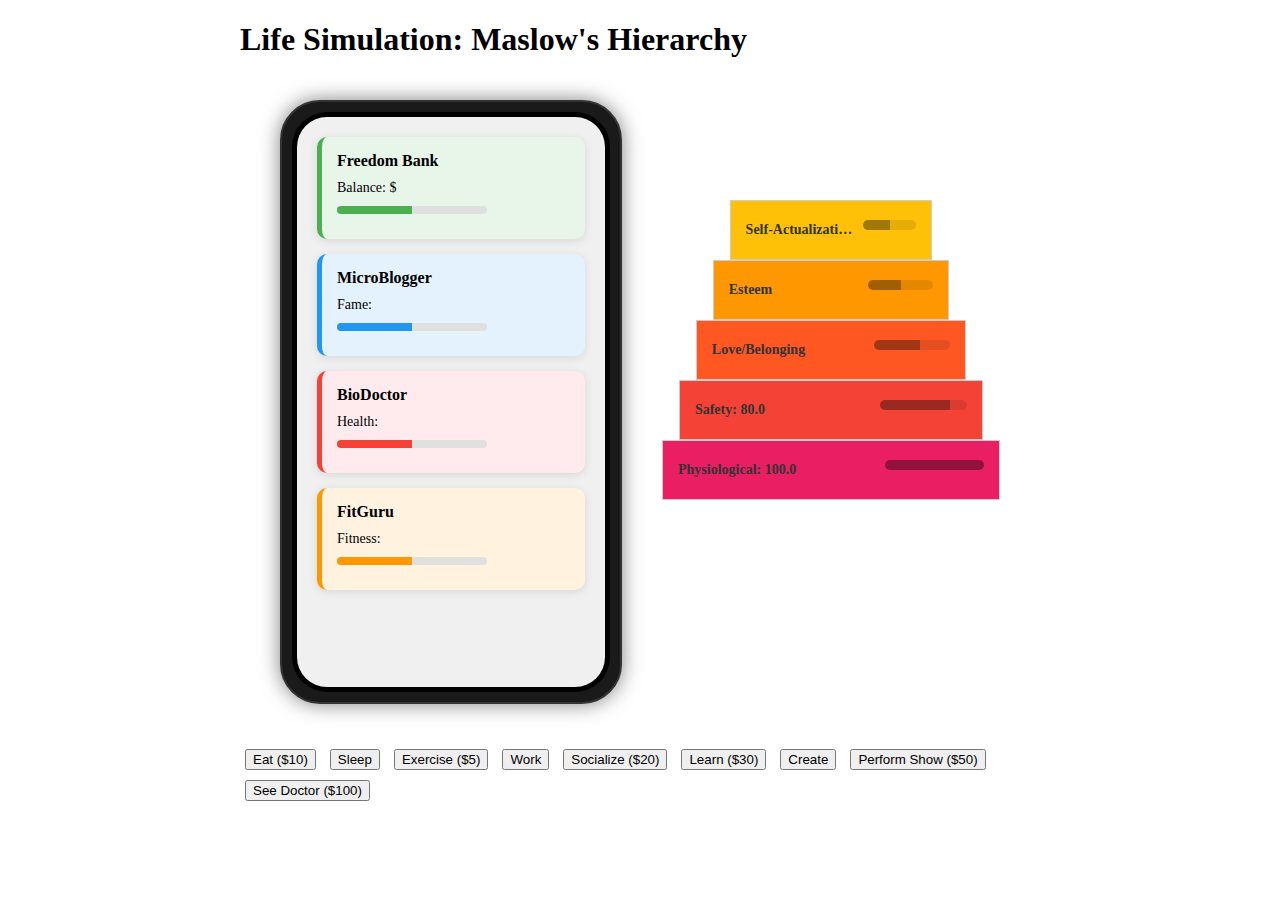
==== index.html @ 182aff5d "Update index.html" ====
<!DOCTYPE html>
<html lang="en">
<head>
    <meta charset="UTF-8">
    <meta name="viewport" content="width=device-width, initial-scale=1.0">
    <title>Life Simulation: Maslow's Hierarchy</title>
    <style>
        #game-container { width: 800px; margin: 0 auto; }
        #needs-display, #resources-display, #health-display { display: flex; justify-content: space-between; flex-wrap: wrap; }
        .need-bar, .resource-bar, .health-bar { width: 150px; height: 20px; background-color: #ddd; margin-bottom: 10px; }
        .need-fill, .resource-fill, .health-fill { height: 100%; }
        .need-fill { background-color: #4CAF50; }
        #money-fill { background-color: #FFD700; }
        #fame-fill { background-color: #FF69B4; }
        #health-fill { background-color: #FF6347; }
        #fitness-fill { background-color: #1E90FF; }
        #actions { margin-top: 20px; }
        button { margin: 5px; }
        #status-effects, #score-display { margin-top: 20px; }
        #smartphone {
  width: 300px;
  height: 600px;
  background-color: #1a1a1a;
  border-radius: 40px;
  position: relative;
  margin: 20px auto;
  box-shadow: 0 0 20px rgba(0,0,0,0.5);
  border: 2px solid #333;
}

#phone-frame {
  position: absolute;
  top: 10px;
  left: 10px;
  right: 10px;
  bottom: 10px;
  background-color: #000;
  border-radius: 35px;
  overflow: hidden;
}

#phone-screen {
  position: absolute;
  top: 5px;
  left: 5px;
  right: 5px;
  bottom: 5px;
  background-color: #f0f0f0;
  border-radius: 30px;
  overflow: hidden;
}

#notification-area {
  padding: 20px;
  overflow-y: auto;
  height: 100%;
  box-sizing: border-box;
}

.notification {
  background-color: white;
  border-radius: 10px;
  padding: 15px;
  margin-bottom: 15px;
  box-shadow: 0 2px 10px rgba(0,0,0,0.1);
}

.notification h3 {
  margin: 0 0 10px 0;
  font-size: 16px;
  font-weight: bold;
}

.notification p {
  margin: 0 0 10px 0;
  font-size: 14px;
}

.resource-bar, .health-bar {
  height: 8px;
  background-color: #e0e0e0;
  border-radius: 4px;
  overflow: hidden;
}

.resource-fill, .health-fill {
  height: 100%;
  width: 50%; /* This will be updated dynamically by your JavaScript */
  transition: width 0.3s ease;
}

#money-notification {
  background-color: #e8f5e9;
  border-left: 5px solid #4CAF50;
}

#fame-notification {
  background-color: #e3f2fd;
  border-left: 5px solid #2196F3;
}

#health-notification {
  background-color: #ffebee;
  border-left: 5px solid #F44336;
}

#fitness-notification {
  background-color: #fff3e0;
  border-left: 5px solid #FF9800;
}

#money-fill { background-color: #4CAF50; }
#fame-fill { background-color: #2196F3; }
#health-fill { background-color: #F44336; }
#fitness-fill { background-color: #FF9800; }

        
#needs-pyramid {
  width: 500px;  /* Increased from 300px */
  height: 400px;
  margin: 50px auto;
  position: relative;
}

.need-level {
  position: absolute;
  left: 0;
  right: 0;
  height: 60px;
  background-color: rgba(255, 255, 255, 0.8);
  border: 1px solid #ccc;
  box-sizing: border-box;
  display: flex;
  align-items: center;
  padding: 0 15px;  /* Increased padding */
  transition: all 0.3s ease;
}

.need-level:hover {
  transform: translateX(10px);
  box-shadow: -5px 5px 10px rgba(0,0,0,0.1);
}

#self-actualization {
  bottom: 240px;
  width: 60%;  /* Increased from 20% */
  left: 20%;  /* Adjusted to center */
  background-color: #FFC107;
}

#esteem {
  bottom: 180px;
  width: 70%;  /* Increased from 40% */
  left: 15%;  /* Adjusted to center */
  background-color: #FF9800;
}

#love-belonging {
  bottom: 120px;
  width: 80%;  /* Increased from 60% */
  left: 10%;  /* Adjusted to center */
  background-color: #FF5722;
}

#safety {
  bottom: 60px;
  width: 90%;  /* Increased from 80% */
  left: 5%;  /* Adjusted to center */
  background-color: #F44336;
}

#physiological {
  bottom: 0;
  width: 100%;
  background-color: #E91E63;
}

.need-label {
  flex: 2;  /* Increased from 1 to give more space to the label */
  font-weight: bold;
  font-size: 14px;
  color: #333;
  white-space: nowrap;  /* Prevents text from wrapping */
  overflow: hidden;
  text-overflow: ellipsis;  /* Adds ... if text is too long */
}

.need-bar {
  flex: 1;
  height: 10px;
  background-color: rgba(0,0,0,0.1);
  border-radius: 5px;
  overflow: hidden;
  margin-left: 10px;  /* Added some space between label and bar */
}

.need-fill {
  height: 100%;
  width: 50%; /* This will be updated dynamically by your JavaScript */
  background-color: rgba(0,0,0,0.3);
  transition: width 0.3s ease;
}
        #phone-pyramid-display {
  display: flex;
  justify-content: space-around;
  align-items: flex-start;
  max-width: 1000px;
  margin: 0 auto;
  padding: 20px;
}

#smartphone, #needs-pyramid {
  flex: 1;
  margin: 0 20px;
}
        
    </style>
</head>
<body>
    <div id="game-container">
        <h1>Life Simulation: Maslow's Hierarchy</h1>
<div id="phone-pyramid-display">
        <div id="smartphone">
  <div id="phone-frame">
    <div id="phone-screen">
      <div id="notification-area">
        <div class="notification" id="money-notification">
          <h3>Freedom Bank</h3>
          <p>Balance: $<span id="money-value"></span></p>
          <div class="resource-bar">
            <div id="money-fill" class="resource-fill"></div>
          </div>
        </div>
        <div class="notification" id="fame-notification">
          <h3>MicroBlogger</h3>
          <p>Fame: <span id="fame-value"></span></p>
          <div class="resource-bar">
            <div id="fame-fill" class="resource-fill"></div>
          </div>
        </div>
        <div class="notification" id="health-notification">
          <h3>BioDoctor</h3>
          <p>Health: <span id="health-value"></span></p>
          <div class="health-bar">
            <div id="health-fill" class="health-fill"></div>
          </div>
        </div>
        <div class="notification" id="fitness-notification">
          <h3>FitGuru</h3>
          <p>Fitness: <span id="fitness-value"></span></p>
          <div class="health-bar">
            <div id="fitness-fill" class="health-fill"></div>
          </div>
        </div>
      </div>
    </div>
  </div>
</div>        
        <div id="needs-pyramid">
  <div class="need-level" id="self-actualization">
    <span class="need-label">Self-Actualization</span>
    <div class="need-bar"><div class="need-fill"></div></div>
  </div>
  <div class="need-level" id="esteem">
    <span class="need-label">Esteem</span>
    <div class="need-bar"><div class="need-fill"></div></div>
  </div>
  <div class="need-level" id="love-belonging">
    <span class="need-label">Love/Belonging</span>
    <div class="need-bar"><div class="need-fill"></div></div>
  </div>
  <div class="need-level" id="safety">
    <span class="need-label">Safety</span>
    <div class="need-bar"><div class="need-fill"></div></div>
  </div>
  <div class="need-level" id="physiological">
    <span class="need-label">Physiological</span>
    <div class="need-bar"><div class="need-fill"></div></div>
  </div>
</div>
</div>
        <div id="actions">
            <button onclick="performAction('eat')">Eat ($10)</button>
            <button onclick="performAction('sleep')">Sleep</button>
            <button onclick="performAction('exercise')">Exercise ($5)</button>
            <button onclick="performAction('work')">Work</button>
            <button onclick="performAction('socialize')">Socialize ($20)</button>
            <button onclick="performAction('learn')">Learn ($30)</button>
            <button onclick="performAction('create')">Create</button>
            <button onclick="performAction('performShow')">Perform Show ($50)</button>
            <button onclick="performAction('seeDoctor')">See Doctor ($100)</button>
        </div>
        <div id="status-effects"></div>
        <div id="score-display"></div>
        <p id="message"></p>
    </div>

    <script src="script.js"></script>
</body>
</html>
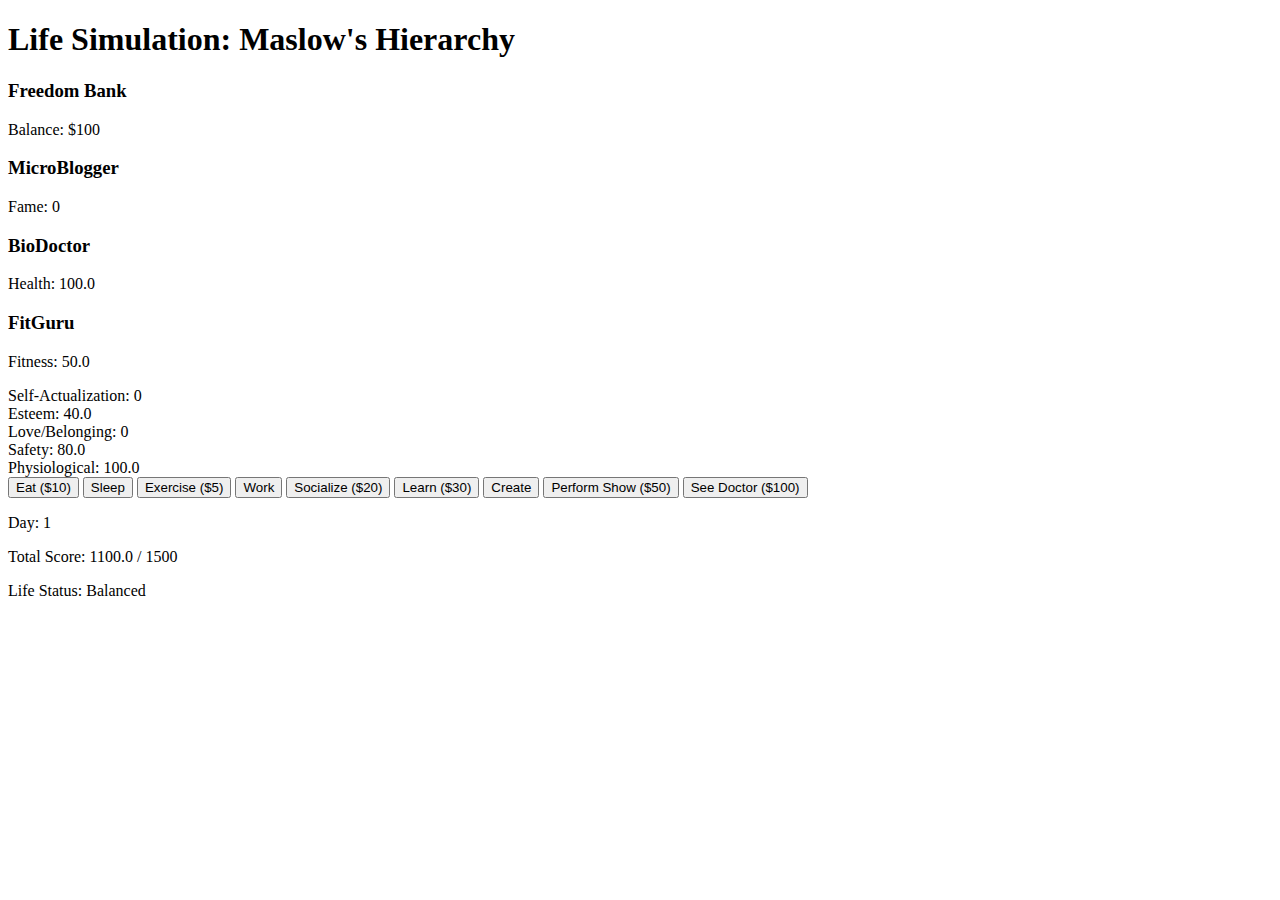
==== commit 9bb0376d: "Update to v3" ====
--- a/index.html
+++ b/index.html
@@ -4,281 +4,74 @@
     <meta charset="UTF-8">
     <meta name="viewport" content="width=device-width, initial-scale=1.0">
     <title>Life Simulation: Maslow's Hierarchy</title>
-    <style>
-        #game-container { width: 800px; margin: 0 auto; }
-        #needs-display, #resources-display, #health-display { display: flex; justify-content: space-between; flex-wrap: wrap; }
-        .need-bar, .resource-bar, .health-bar { width: 150px; height: 20px; background-color: #ddd; margin-bottom: 10px; }
-        .need-fill, .resource-fill, .health-fill { height: 100%; }
-        .need-fill { background-color: #4CAF50; }
-        #money-fill { background-color: #FFD700; }
-        #fame-fill { background-color: #FF69B4; }
-        #health-fill { background-color: #FF6347; }
-        #fitness-fill { background-color: #1E90FF; }
-        #actions { margin-top: 20px; }
-        button { margin: 5px; }
-        #status-effects, #score-display { margin-top: 20px; }
-        #smartphone {
-  width: 300px;
-  height: 600px;
-  background-color: #1a1a1a;
-  border-radius: 40px;
-  position: relative;
-  margin: 20px auto;
-  box-shadow: 0 0 20px rgba(0,0,0,0.5);
-  border: 2px solid #333;
-}
-
-#phone-frame {
-  position: absolute;
-  top: 10px;
-  left: 10px;
-  right: 10px;
-  bottom: 10px;
-  background-color: #000;
-  border-radius: 35px;
-  overflow: hidden;
-}
-
-#phone-screen {
-  position: absolute;
-  top: 5px;
-  left: 5px;
-  right: 5px;
-  bottom: 5px;
-  background-color: #f0f0f0;
-  border-radius: 30px;
-  overflow: hidden;
-}
-
-#notification-area {
-  padding: 20px;
-  overflow-y: auto;
-  height: 100%;
-  box-sizing: border-box;
-}
-
-.notification {
-  background-color: white;
-  border-radius: 10px;
-  padding: 15px;
-  margin-bottom: 15px;
-  box-shadow: 0 2px 10px rgba(0,0,0,0.1);
-}
-
-.notification h3 {
-  margin: 0 0 10px 0;
-  font-size: 16px;
-  font-weight: bold;
-}
-
-.notification p {
-  margin: 0 0 10px 0;
-  font-size: 14px;
-}
-
-.resource-bar, .health-bar {
-  height: 8px;
-  background-color: #e0e0e0;
-  border-radius: 4px;
-  overflow: hidden;
-}
-
-.resource-fill, .health-fill {
-  height: 100%;
-  width: 50%; /* This will be updated dynamically by your JavaScript */
-  transition: width 0.3s ease;
-}
-
-#money-notification {
-  background-color: #e8f5e9;
-  border-left: 5px solid #4CAF50;
-}
-
-#fame-notification {
-  background-color: #e3f2fd;
-  border-left: 5px solid #2196F3;
-}
-
-#health-notification {
-  background-color: #ffebee;
-  border-left: 5px solid #F44336;
-}
-
-#fitness-notification {
-  background-color: #fff3e0;
-  border-left: 5px solid #FF9800;
-}
-
-#money-fill { background-color: #4CAF50; }
-#fame-fill { background-color: #2196F3; }
-#health-fill { background-color: #F44336; }
-#fitness-fill { background-color: #FF9800; }
-
-        
-#needs-pyramid {
-  width: 500px;  /* Increased from 300px */
-  height: 400px;
-  margin: 50px auto;
-  position: relative;
-}
-
-.need-level {
-  position: absolute;
-  left: 0;
-  right: 0;
-  height: 60px;
-  background-color: rgba(255, 255, 255, 0.8);
-  border: 1px solid #ccc;
-  box-sizing: border-box;
-  display: flex;
-  align-items: center;
-  padding: 0 15px;  /* Increased padding */
-  transition: all 0.3s ease;
-}
-
-.need-level:hover {
-  transform: translateX(10px);
-  box-shadow: -5px 5px 10px rgba(0,0,0,0.1);
-}
-
-#self-actualization {
-  bottom: 240px;
-  width: 60%;  /* Increased from 20% */
-  left: 20%;  /* Adjusted to center */
-  background-color: #FFC107;
-}
-
-#esteem {
-  bottom: 180px;
-  width: 70%;  /* Increased from 40% */
-  left: 15%;  /* Adjusted to center */
-  background-color: #FF9800;
-}
-
-#love-belonging {
-  bottom: 120px;
-  width: 80%;  /* Increased from 60% */
-  left: 10%;  /* Adjusted to center */
-  background-color: #FF5722;
-}
-
-#safety {
-  bottom: 60px;
-  width: 90%;  /* Increased from 80% */
-  left: 5%;  /* Adjusted to center */
-  background-color: #F44336;
-}
-
-#physiological {
-  bottom: 0;
-  width: 100%;
-  background-color: #E91E63;
-}
-
-.need-label {
-  flex: 2;  /* Increased from 1 to give more space to the label */
-  font-weight: bold;
-  font-size: 14px;
-  color: #333;
-  white-space: nowrap;  /* Prevents text from wrapping */
-  overflow: hidden;
-  text-overflow: ellipsis;  /* Adds ... if text is too long */
-}
-
-.need-bar {
-  flex: 1;
-  height: 10px;
-  background-color: rgba(0,0,0,0.1);
-  border-radius: 5px;
-  overflow: hidden;
-  margin-left: 10px;  /* Added some space between label and bar */
-}
-
-.need-fill {
-  height: 100%;
-  width: 50%; /* This will be updated dynamically by your JavaScript */
-  background-color: rgba(0,0,0,0.3);
-  transition: width 0.3s ease;
-}
-        #phone-pyramid-display {
-  display: flex;
-  justify-content: space-around;
-  align-items: flex-start;
-  max-width: 1000px;
-  margin: 0 auto;
-  padding: 20px;
-}
-
-#smartphone, #needs-pyramid {
-  flex: 1;
-  margin: 0 20px;
-}
-        
-    </style>
+    <link rel="stylesheet" href="styles.css">
 </head>
 <body>
     <div id="game-container">
         <h1>Life Simulation: Maslow's Hierarchy</h1>
-<div id="phone-pyramid-display">
-        <div id="smartphone">
-  <div id="phone-frame">
-    <div id="phone-screen">
-      <div id="notification-area">
-        <div class="notification" id="money-notification">
-          <h3>Freedom Bank</h3>
-          <p>Balance: $<span id="money-value"></span></p>
-          <div class="resource-bar">
-            <div id="money-fill" class="resource-fill"></div>
-          </div>
+        
+        <div id="main-display">
+            <div id="smartphone">
+                <div id="phone-frame">
+                    <div id="phone-screen">
+                        <div id="notification-area">
+                            <div id="money-notification" class="notification">
+                                <h3>Freedom Bank</h3>
+                                <p>Balance: $<span id="money-value">0</span></p>
+                                <div class="resource-bar">
+                                    <div id="money-fill" class="resource-fill"></div>
+                                </div>
+                            </div>
+                            <div id="fame-notification" class="notification">
+                                <h3>MicroBlogger</h3>
+                                <p>Fame: <span id="fame-value">0</span></p>
+                                <div class="resource-bar">
+                                    <div id="fame-fill" class="resource-fill"></div>
+                                </div>
+                            </div>
+                            <div id="health-notification" class="notification">
+                                <h3>BioDoctor</h3>
+                                <p>Health: <span id="health-value">0</span></p>
+                                <div class="health-bar">
+                                    <div id="health-fill" class="health-fill"></div>
+                                </div>
+                            </div>
+                            <div id="fitness-notification" class="notification">
+                                <h3>FitGuru</h3>
+                                <p>Fitness: <span id="fitness-value">0</span></p>
+                                <div class="health-bar">
+                                    <div id="fitness-fill" class="health-fill"></div>
+                                </div>
+                            </div>
+                        </div>
+                    </div>
+                </div>
+            </div>
+
+            <div id="needs-pyramid">
+                <div id="self-actualization" class="need-level">
+                    <span class="need-label">Self-Actualization: <span class="need-value">0</span></span>
+                    <div class="need-bar"><div class="need-fill"></div></div>
+                </div>
+                <div id="esteem" class="need-level">
+                    <span class="need-label">Esteem: <span class="need-value">0</span></span>
+                    <div class="need-bar"><div class="need-fill"></div></div>
+                </div>
+                <div id="love-belonging" class="need-level">
+                    <span class="need-label">Love/Belonging: <span class="need-value">0</span></span>
+                    <div class="need-bar"><div class="need-fill"></div></div>
+                </div>
+                <div id="safety" class="need-level">
+                    <span class="need-label">Safety: <span class="need-value">0</span></span>
+                    <div class="need-bar"><div class="need-fill"></div></div>
+                </div>
+                <div id="physiological" class="need-level">
+                    <span class="need-label">Physiological: <span class="need-value">0</span></span>
+                    <div class="need-bar"><div class="need-fill"></div></div>
+                </div>
+            </div>
         </div>
-        <div class="notification" id="fame-notification">
-          <h3>MicroBlogger</h3>
-          <p>Fame: <span id="fame-value"></span></p>
-          <div class="resource-bar">
-            <div id="fame-fill" class="resource-fill"></div>
-          </div>
-        </div>
-        <div class="notification" id="health-notification">
-          <h3>BioDoctor</h3>
-          <p>Health: <span id="health-value"></span></p>
-          <div class="health-bar">
-            <div id="health-fill" class="health-fill"></div>
-          </div>
-        </div>
-        <div class="notification" id="fitness-notification">
-          <h3>FitGuru</h3>
-          <p>Fitness: <span id="fitness-value"></span></p>
-          <div class="health-bar">
-            <div id="fitness-fill" class="health-fill"></div>
-          </div>
-        </div>
-      </div>
-    </div>
-  </div>
-</div>        
-        <div id="needs-pyramid">
-  <div class="need-level" id="self-actualization">
-    <span class="need-label">Self-Actualization</span>
-    <div class="need-bar"><div class="need-fill"></div></div>
-  </div>
-  <div class="need-level" id="esteem">
-    <span class="need-label">Esteem</span>
-    <div class="need-bar"><div class="need-fill"></div></div>
-  </div>
-  <div class="need-level" id="love-belonging">
-    <span class="need-label">Love/Belonging</span>
-    <div class="need-bar"><div class="need-fill"></div></div>
-  </div>
-  <div class="need-level" id="safety">
-    <span class="need-label">Safety</span>
-    <div class="need-bar"><div class="need-fill"></div></div>
-  </div>
-  <div class="need-level" id="physiological">
-    <span class="need-label">Physiological</span>
-    <div class="need-bar"><div class="need-fill"></div></div>
-  </div>
-</div>
-</div>
+
         <div id="actions">
             <button onclick="performAction('eat')">Eat ($10)</button>
             <button onclick="performAction('sleep')">Sleep</button>
@@ -290,9 +83,10 @@
             <button onclick="performAction('performShow')">Perform Show ($50)</button>
             <button onclick="performAction('seeDoctor')">See Doctor ($100)</button>
         </div>
+
         <div id="status-effects"></div>
         <div id="score-display"></div>
-        <p id="message"></p>
+        <div id="message"></div>
     </div>
 
     <script src="script.js"></script>
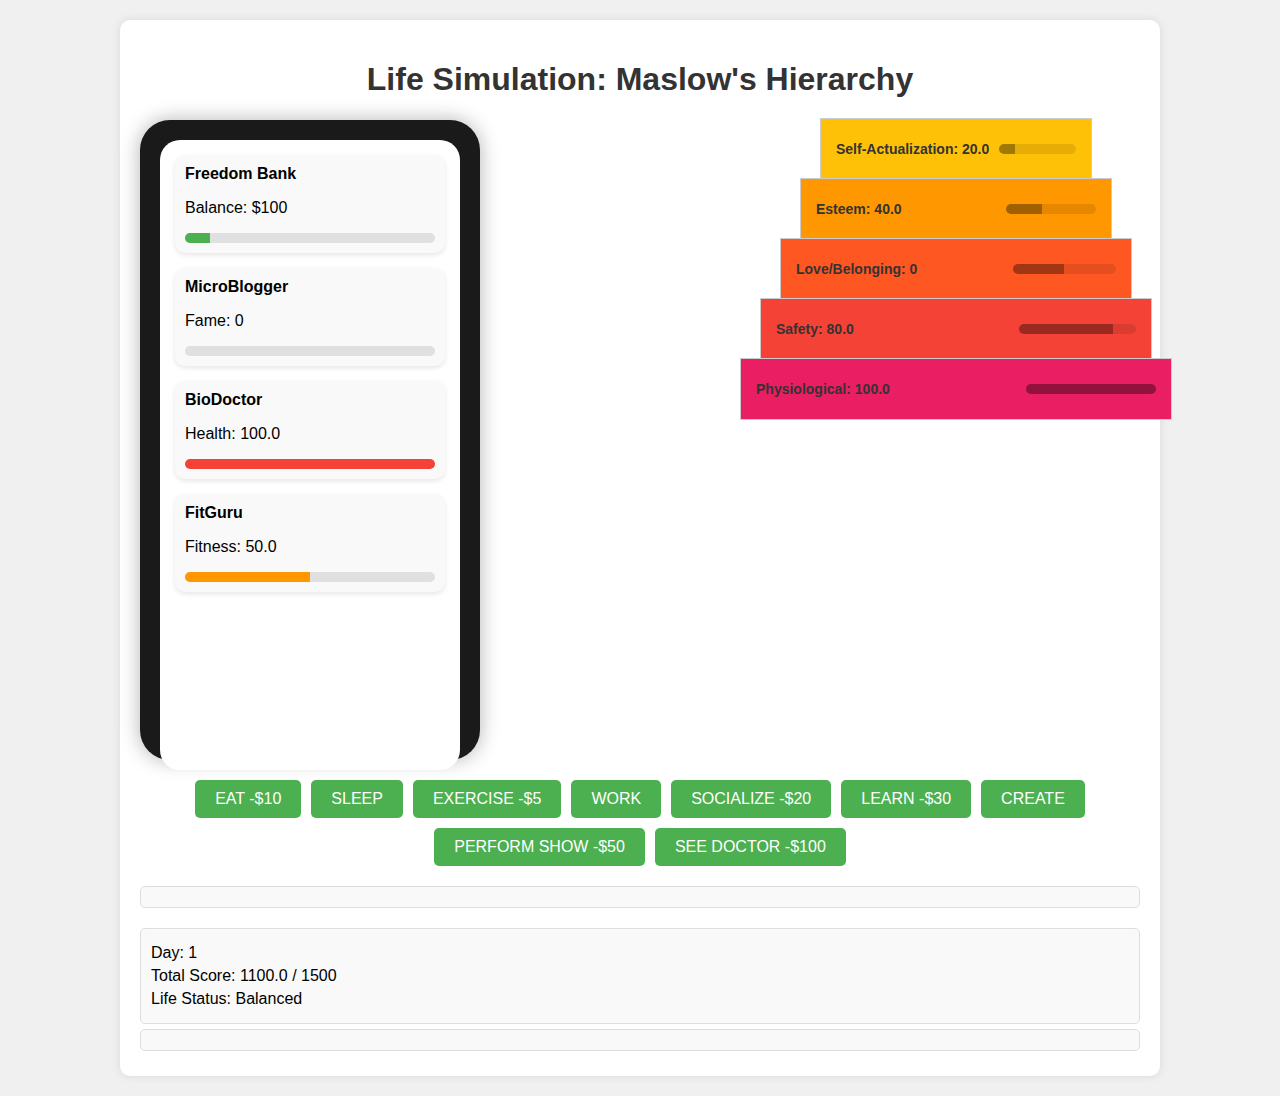
==== commit 988d1eaa: "update action buttons" ====
--- a/index.html
+++ b/index.html
@@ -71,18 +71,41 @@
                 </div>
             </div>
         </div>
-
         <div id="actions">
-            <button onclick="performAction('eat')">Eat ($10)</button>
-            <button onclick="performAction('sleep')">Sleep</button>
-            <button onclick="performAction('exercise')">Exercise ($5)</button>
-            <button onclick="performAction('work')">Work</button>
-            <button onclick="performAction('socialize')">Socialize ($20)</button>
-            <button onclick="performAction('learn')">Learn ($30)</button>
-            <button onclick="performAction('create')">Create</button>
-            <button onclick="performAction('performShow')">Perform Show ($50)</button>
-            <button onclick="performAction('seeDoctor')">See Doctor ($100)</button>
-        </div>
+    <button class="door-button" onclick="performAction('eat')">
+        <span class="door-label">EAT</span>
+        <span class="door-cost">-$10</span>
+    </button>
+    <button class="door-button" onclick="performAction('sleep')">
+        <span class="door-label">SLEEP</span>
+    </button>
+    <button class="door-button" onclick="performAction('exercise')">
+        <span class="door-label">EXERCISE</span>
+        <span class="door-cost">-$5</span>
+    </button>
+    <button class="door-button" onclick="performAction('work')">
+        <span class="door-label">WORK</span>
+    </button>
+    <button class="door-button" onclick="performAction('socialize')">
+        <span class="door-label">SOCIALIZE</span>
+        <span class="door-cost">-$20</span>
+    </button>
+    <button class="door-button" onclick="performAction('learn')">
+        <span class="door-label">LEARN</span>
+        <span class="door-cost">-$30</span>
+    </button>
+    <button class="door-button" onclick="performAction('create')">
+        <span class="door-label">CREATE</span>
+    </button>
+    <button class="door-button" onclick="performAction('performShow')">
+        <span class="door-label">PERFORM SHOW</span>
+        <span class="door-cost">-$50</span>
+    </button>
+    <button class="door-button" onclick="performAction('seeDoctor')">
+        <span class="door-label">SEE DOCTOR</span>
+        <span class="door-cost">-$100</span>
+    </button>
+</div>
 
         <div id="status-effects"></div>
         <div id="score-display"></div>
--- a/styles.css
+++ b/styles.css
@@ -0,0 +1,198 @@
+body {
+    font-family: Arial, sans-serif;
+    background-color: #f0f0f0;
+    margin: 0;
+    padding: 20px;
+}
+
+#game-container {
+    max-width: 1000px;
+    margin: 0 auto;
+    background-color: white;
+    padding: 20px;
+    border-radius: 10px;
+    box-shadow: 0 0 10px rgba(0,0,0,0.1);
+}
+
+h1 {
+    text-align: center;
+    color: #333;
+}
+
+#main-display {
+    display: flex;
+    justify-content: space-between;
+    margin-bottom: 20px;
+}
+
+/* Smartphone Styles */
+#smartphone {
+    width: 300px;
+    height: 600px;
+    background-color: #1a1a1a;
+    border-radius: 30px;
+    padding: 20px;
+    box-shadow: 0 0 20px rgba(0,0,0,0.3);
+}
+
+#phone-frame {
+    background-color: #ffffff;
+    height: 100%;
+    border-radius: 20px;
+    overflow: hidden;
+    padding: 15px;
+}
+
+.notification {
+    background-color: #f9f9f9;
+    border-radius: 10px;
+    padding: 10px;
+    margin-bottom: 15px;
+    box-shadow: 0 2px 5px rgba(0,0,0,0.1);
+}
+
+.notification h3 {
+    margin: 0 0 10px 0;
+    font-size: 16px;
+}
+
+.resource-bar, .health-bar {
+    height: 10px;
+    background-color: #e0e0e0;
+    border-radius: 5px;
+    overflow: hidden;
+    margin-top: 5px;
+}
+
+.resource-fill, .health-fill {
+    height: 100%;
+    width: 50%;
+    transition: width 0.3s ease;
+}
+
+#money-fill { background-color: #4CAF50; }
+#fame-fill { background-color: #2196F3; }
+#health-fill { background-color: #F44336; }
+#fitness-fill { background-color: #FF9800; }
+
+/* Needs Pyramid Styles */
+#needs-pyramid {
+    width: 400px;
+    height: 300px;
+    position: relative;
+}
+
+.need-level {
+    position: absolute;
+    left: 0;
+    right: 0;
+    height: 60px;
+    background-color: rgba(255, 255, 255, 0.8);
+    border: 1px solid #ccc;
+    display: flex;
+    align-items: center;
+    padding: 0 15px;
+    transition: all 0.3s ease;
+}
+
+.need-level:hover {
+    transform: translateX(10px);
+    box-shadow: -5px 5px 10px rgba(0,0,0,0.1);
+}
+
+#self-actualization {
+    bottom: 240px;
+    width: 60%;
+    left: 20%;
+    background-color: #FFC107;
+}
+
+#esteem {
+    bottom: 180px;
+    width: 70%;
+    left: 15%;
+    background-color: #FF9800;
+}
+
+#love-belonging {
+    bottom: 120px;
+    width: 80%;
+    left: 10%;
+    background-color: #FF5722;
+}
+
+#safety {
+    bottom: 60px;
+    width: 90%;
+    left: 5%;
+    background-color: #F44336;
+}
+
+#physiological {
+    bottom: 0;
+    width: 100%;
+    background-color: #E91E63;
+}
+
+.need-label {
+    flex: 2;
+    font-weight: bold;
+    font-size: 14px;
+    color: #333;
+    white-space: nowrap;
+    overflow: hidden;
+    text-overflow: ellipsis;
+}
+
+.need-bar {
+    flex: 1;
+    height: 10px;
+    background-color: rgba(0,0,0,0.1);
+    border-radius: 5px;
+    overflow: hidden;
+    margin-left: 10px;
+}
+
+.need-fill {
+    height: 100%;
+    width: 50%;
+    background-color: rgba(0,0,0,0.3);
+    transition: width 0.3s ease;
+}
+
+/* Action Buttons */
+#actions {
+    display: flex;
+    flex-wrap: wrap;
+    justify-content: center;
+    gap: 10px;
+    margin-bottom: 20px;
+}
+
+#actions button {
+    padding: 10px 20px;
+    font-size: 16px;
+    background-color: #4CAF50;
+    color: white;
+    border: none;
+    border-radius: 5px;
+    cursor: pointer;
+    transition: background-color 0.3s ease;
+}
+
+#actions button:hover {
+    background-color: #45a049;
+}
+
+/* Status Effects and Messages */
+#status-effects, #score-display, #message {
+    margin-top: 20px;
+    padding: 10px;
+    background-color: #f9f9f9;
+    border-radius: 5px;
+    border: 1px solid #ddd;
+}
+
+#status-effects p, #score-display p, #message {
+    margin: 5px 0;
+}
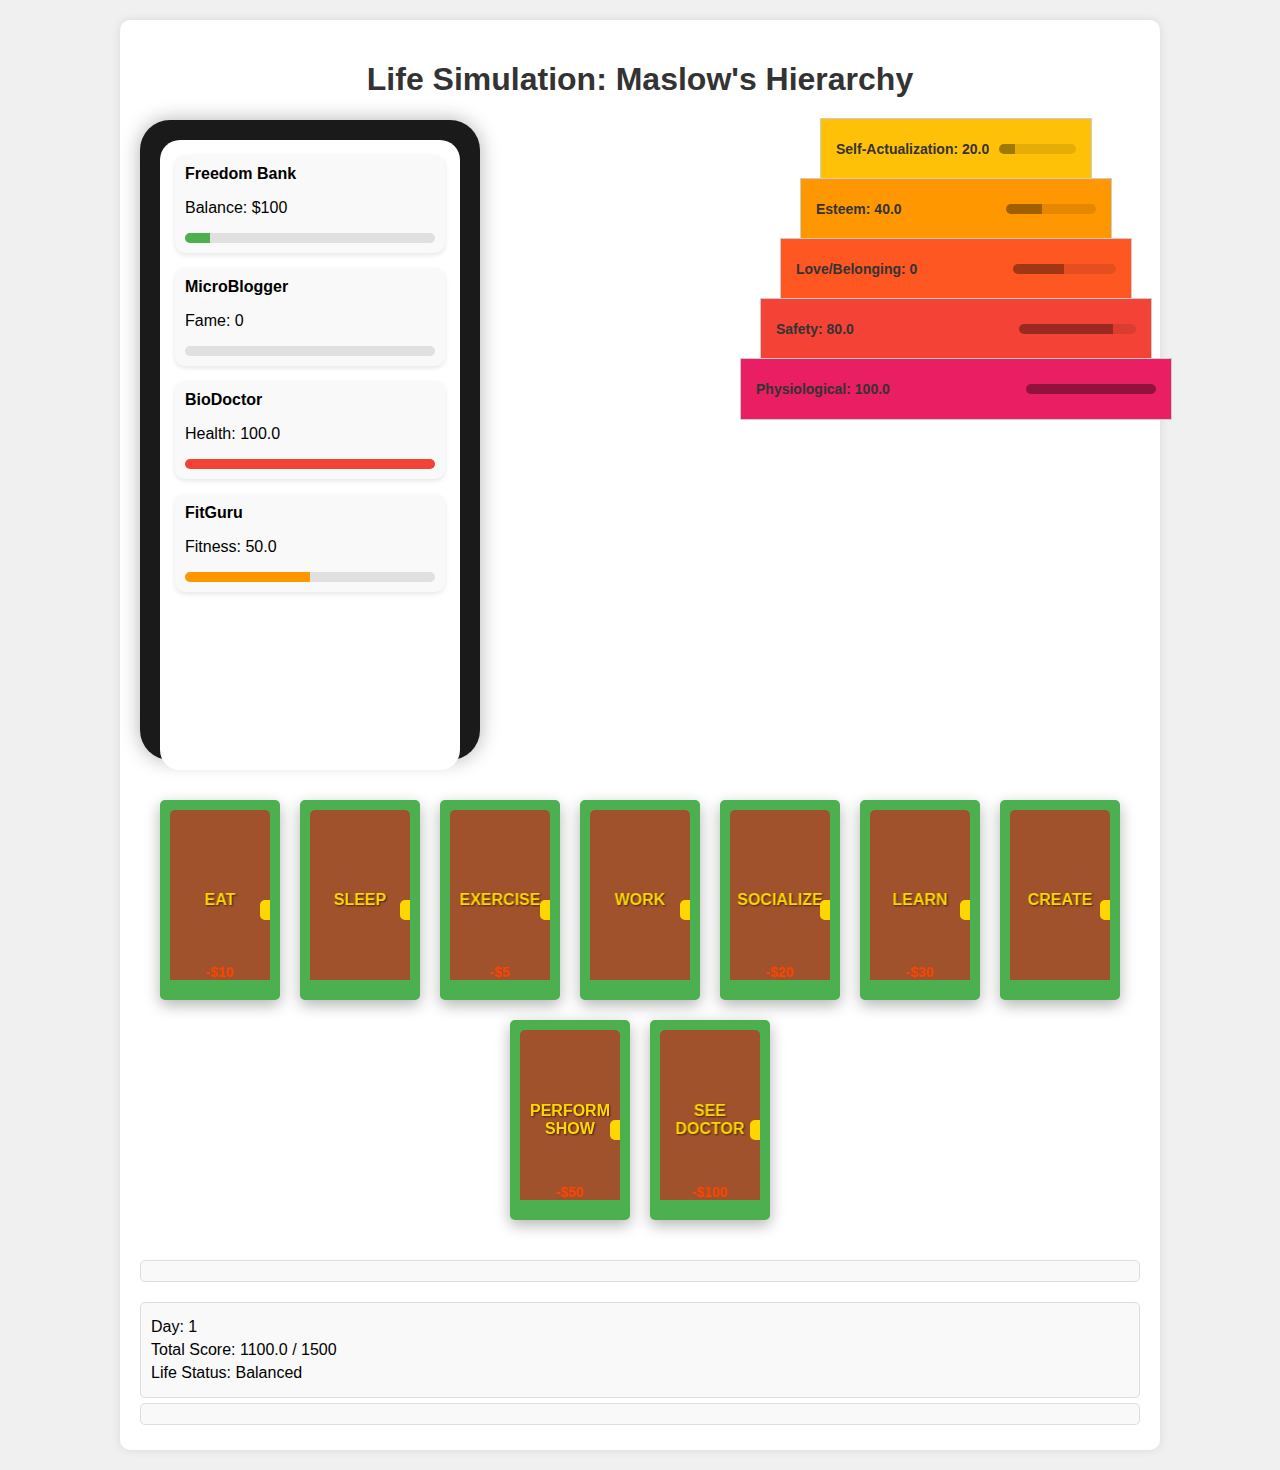
==== commit 12da6005: "Update index.html" ====
--- a/index.html
+++ b/index.html
@@ -3,7 +3,7 @@
 <head>
     <meta charset="UTF-8">
     <meta name="viewport" content="width=device-width, initial-scale=1.0">
-    <title>Life Simulation: Maslow's Hierarchy</title>
+    <title>Life Simulation: Maslow's Hierarchy V3</title>
     <link rel="stylesheet" href="styles.css">
 </head>
 <body>
--- a/styles.css
+++ b/styles.css
@@ -196,3 +196,74 @@
 #status-effects p, #score-display p, #message {
     margin: 5px 0;
 }
+
+
+#actions {
+    display: flex;
+    flex-wrap: wrap;
+    justify-content: center;
+    gap: 20px;
+    margin: 40px 0;
+    perspective: 1000px;
+}
+
+.door-button {
+    width: 120px;
+    height: 200px;
+    background-color: #8B4513;  /* Wood color */
+    border: none;
+    border-radius: 10px 10px 0 0;
+    position: relative;
+    cursor: pointer;
+    transition: all 0.3s ease;
+    transform-style: preserve-3d;
+    box-shadow: 0 5px 15px rgba(0,0,0,0.3);
+}
+
+.door-button::before {
+    content: '';
+    position: absolute;
+    top: 10px;
+    left: 10px;
+    right: 10px;
+    bottom: 20px;
+    background-color: #A0522D;  /* Lighter wood color */
+    border-radius: 5px 5px 0 0;
+}
+
+.door-button:hover {
+    transform: rotateY(-15deg);
+}
+
+.door-label {
+    position: absolute;
+    top: 50%;
+    left: 50%;
+    transform: translate(-50%, -50%);
+    color: #FFD700;  /* Gold color */
+    font-size: 16px;
+    font-weight: bold;
+    text-align: center;
+    text-shadow: 1px 1px 2px rgba(0,0,0,0.6);
+}
+
+.door-cost {
+    position: absolute;
+    bottom: 20px;
+    left: 50%;
+    transform: translateX(-50%);
+    color: #FF4500;  /* OrangeRed color */
+    font-size: 14px;
+    font-weight: bold;
+}
+
+.door-button::after {
+    content: '';
+    position: absolute;
+    top: 50%;
+    right: 10px;
+    width: 10px;
+    height: 20px;
+    background-color: #FFD700;  /* Gold color */
+    border-radius: 5px 0 0 5px;
+}
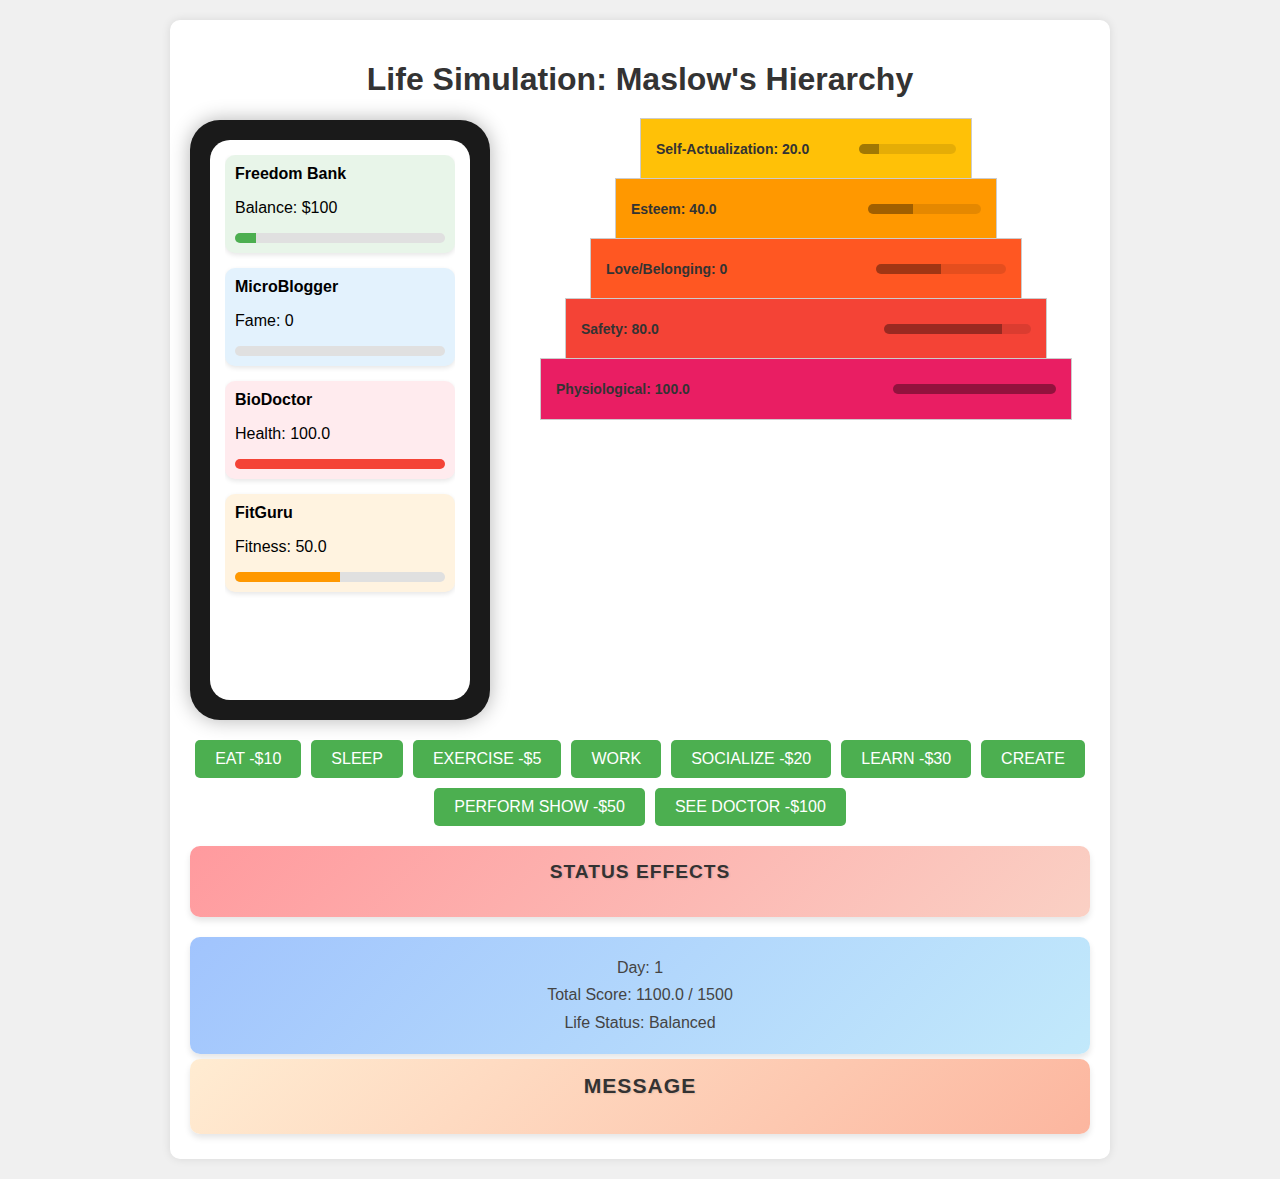
==== commit ea4d00c4: "Update index.html to V4" ====
--- a/index.html
+++ b/index.html
@@ -107,9 +107,20 @@
     </button>
 </div>
 
-        <div id="status-effects"></div>
-        <div id="score-display"></div>
-        <div id="message"></div>
+        <div id="status-effects">
+    <h3>Status Effects</h3>
+    <!-- Status effects content -->
+</div>
+
+<div id="score-display">
+    <h3>Score</h3>
+    <!-- Score content -->
+</div>
+
+<div id="message">
+    <h3>Message</h3>
+    <!-- Message content -->
+</div>
     </div>
 
     <script src="script.js"></script>
--- a/styles.css
+++ b/styles.css
@@ -6,7 +6,7 @@
 }
 
 #game-container {
-    max-width: 1000px;
+    max-width: 900px;
     margin: 0 auto;
     background-color: white;
     padding: 20px;
@@ -22,6 +22,8 @@
 #main-display {
     display: flex;
     justify-content: space-between;
+    align-items: flex-start;
+    gap: 0px;
     margin-bottom: 20px;
 }
 
@@ -33,6 +35,7 @@
     border-radius: 30px;
     padding: 20px;
     box-shadow: 0 0 20px rgba(0,0,0,0.3);
+    box-sizing: border-box;
 }
 
 #phone-frame {
@@ -41,15 +44,25 @@
     border-radius: 20px;
     overflow: hidden;
     padding: 15px;
+    box-sizing: border-box;
+}
+
+#phone-screen {
+    height: 100%;
+    overflow-y: auto;
 }
 
 .notification {
-    background-color: #f9f9f9;
     border-radius: 10px;
     padding: 10px;
     margin-bottom: 15px;
     box-shadow: 0 2px 5px rgba(0,0,0,0.1);
 }
+
+#money-notification { background-color: #e8f5e9; }
+#fame-notification { background-color: #e3f2fd; }
+#health-notification { background-color: #ffebee; }
+#fitness-notification { background-color: #fff3e0; }
 
 .notification h3 {
     margin: 0 0 10px 0;
@@ -77,9 +90,10 @@
 
 /* Needs Pyramid Styles */
 #needs-pyramid {
-    width: 400px;
+    width: 500px;
     height: 300px;
     position: relative;
+    left: -50px;
 }
 
 .need-level {
@@ -184,86 +198,130 @@
     background-color: #45a049;
 }
 
-/* Status Effects and Messages */
+/* Status Effects, Score Display, and Message Styling */
 #status-effects, #score-display, #message {
     margin-top: 20px;
-    padding: 10px;
-    background-color: #f9f9f9;
-    border-radius: 5px;
-    border: 1px solid #ddd;
-}
-
+    padding: 15px;
+    background-color: #f0f0f0;
+    border-radius: 10px;
+    box-shadow: 0 4px 6px rgba(0,0,0,0.1);
+    transition: all 0.3s ease;
+}
+
+#status-effects:hover, #score-display:hover, #message:hover {
+    transform: translateY(-5px);
+    box-shadow: 0 6px 12px rgba(0,0,0,0.15);
+}
+
+#status-effects {
+    background: linear-gradient(135deg, #ff9a9e 0%, #fad0c4 100%);
+}
+
+#score-display {
+    background: linear-gradient(135deg, #a1c4fd 0%, #c2e9fb 100%);
+}
+
+#message {
+    background: linear-gradient(135deg, #ffecd2 0%, #fcb69f 100%);
+}
+
+#status-effects h3, #score-display h3, #message h3 {
+    margin-top: 0;
+    color: #333;
+    font-size: 1.2em;
+    text-transform: uppercase;
+    letter-spacing: 1px;
+    text-align: center;
+    text-shadow: 1px 1px 2px rgba(0,0,0,0.1);
+}
+
+#status-effects p, #score-display p, #message p {
+    margin: 10px 0;
+    color: #444;
+    font-size: 1em;
+    line-height: 1.4;
+    text-align: center;
+}
+
+/* Animation for new status effects */
+@keyframes fadeInUp {
+    from {
+        opacity: 0;
+        transform: translateY(20px);
+    }
+    to {
+        opacity: 1;
+        transform: translateY(0);
+    }
+}
+
+#status-effects p {
+    animation: fadeInUp 0.5s ease-out;
+}
+
+/* Styling for the score */
+#score-display .score {
+    font-size: 2em;
+    font-weight: bold;
+    color: #2196F3;
+    text-align: center;
+    margin: 10px 0;
+    text-shadow: 2px 2px 4px rgba(0,0,0,0.1);
+}
+
+/* Styling for the life status */
+#score-display .life-status {
+    font-size: 1.2em;
+    font-weight: bold;
+    text-align: center;
+    margin: 10px 0;
+    padding: 5px 10px;
+    border-radius: 20px;
+    display: inline-block;
+    animation: pulse 2s infinite;
+}
+
+@keyframes pulse {
+    0% {
+        box-shadow: 0 0 0 0 rgba(33, 150, 243, 0.4);
+    }
+    70% {
+        box-shadow: 0 0 0 10px rgba(33, 150, 243, 0);
+    }
+    100% {
+        box-shadow: 0 0 0 0 rgba(33, 150, 243, 0);
+    }
+}
+
+/* Message styling */
+#message {
+    font-weight: bold;
+    text-align: center;
+    font-size: 1.1em;
+    color: #333;
+    animation: fadeIn 0.5s ease-out;
+}
+
+@keyframes fadeIn {
+    from { opacity: 0; }
+    to { opacity: 1; }
+}
+
+/* Responsive design for smaller screens */
+@media (max-width: 768px) {
+    #status-effects, #score-display, #message {
+        margin-top: 10px;
+        padding: 10px;
+    }
+
+    #score-display .score {
+        font-size: 1.5em;
+    }
+
+    #score-display .life-status {
+        font-size: 1em;
+    }
+}
 #status-effects p, #score-display p, #message {
     margin: 5px 0;
 }
-
-
-#actions {
-    display: flex;
-    flex-wrap: wrap;
-    justify-content: center;
-    gap: 20px;
-    margin: 40px 0;
-    perspective: 1000px;
-}
-
-.door-button {
-    width: 120px;
-    height: 200px;
-    background-color: #8B4513;  /* Wood color */
-    border: none;
-    border-radius: 10px 10px 0 0;
-    position: relative;
-    cursor: pointer;
-    transition: all 0.3s ease;
-    transform-style: preserve-3d;
-    box-shadow: 0 5px 15px rgba(0,0,0,0.3);
-}
-
-.door-button::before {
-    content: '';
-    position: absolute;
-    top: 10px;
-    left: 10px;
-    right: 10px;
-    bottom: 20px;
-    background-color: #A0522D;  /* Lighter wood color */
-    border-radius: 5px 5px 0 0;
-}
-
-.door-button:hover {
-    transform: rotateY(-15deg);
-}
-
-.door-label {
-    position: absolute;
-    top: 50%;
-    left: 50%;
-    transform: translate(-50%, -50%);
-    color: #FFD700;  /* Gold color */
-    font-size: 16px;
-    font-weight: bold;
-    text-align: center;
-    text-shadow: 1px 1px 2px rgba(0,0,0,0.6);
-}
-
-.door-cost {
-    position: absolute;
-    bottom: 20px;
-    left: 50%;
-    transform: translateX(-50%);
-    color: #FF4500;  /* OrangeRed color */
-    font-size: 14px;
-    font-weight: bold;
-}
-
-.door-button::after {
-    content: '';
-    position: absolute;
-    top: 50%;
-    right: 10px;
-    width: 10px;
-    height: 20px;
-    background-color: #FFD700;  /* Gold color */
-    border-radius: 5px 0 0 5px;
-}
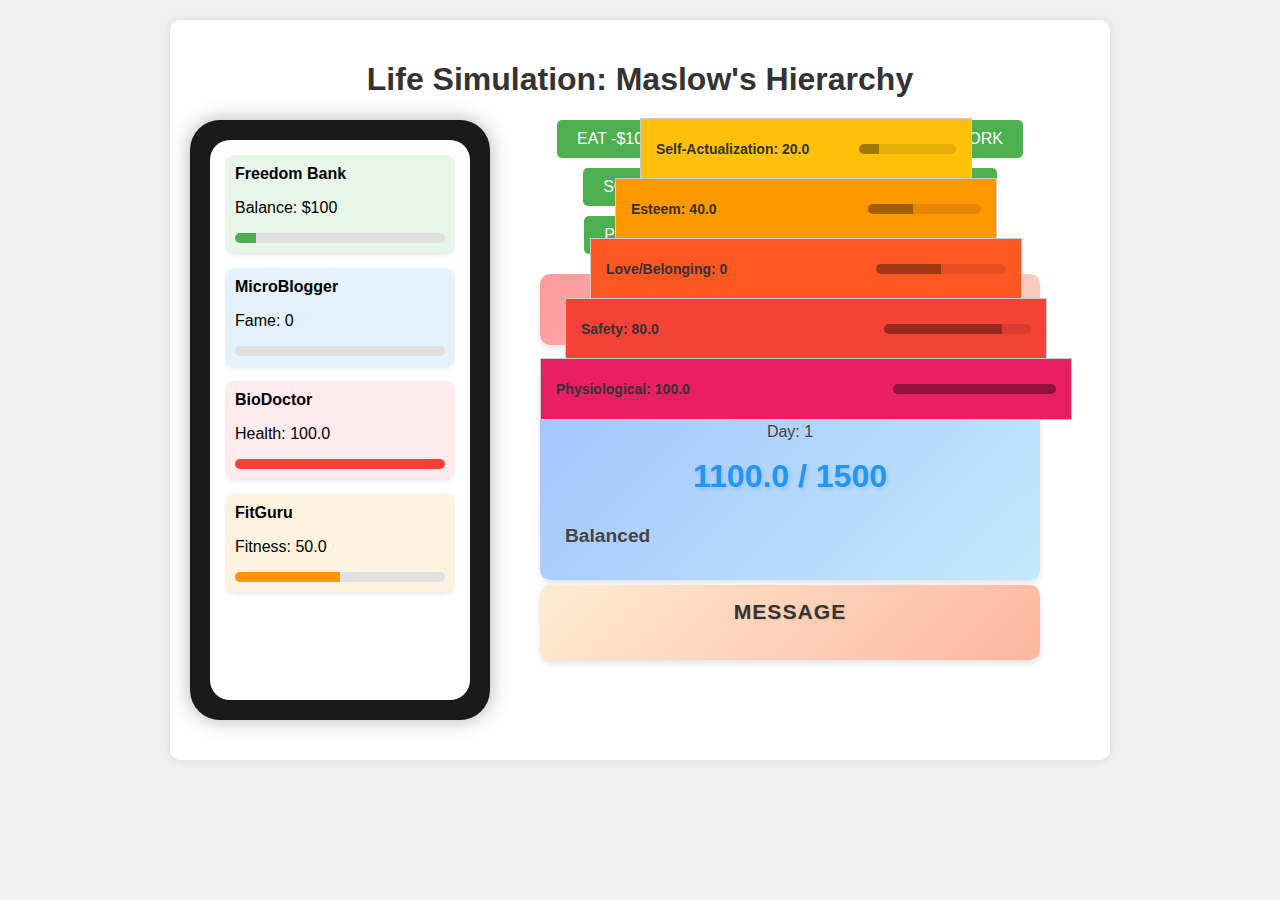
==== commit 0b818522: "Update index.html to V5" ====
--- a/index.html
+++ b/index.html
@@ -69,9 +69,7 @@
                     <span class="need-label">Physiological: <span class="need-value">0</span></span>
                     <div class="need-bar"><div class="need-fill"></div></div>
                 </div>
-            </div>
-        </div>
-        <div id="actions">
+                <div id="actions">
     <button class="door-button" onclick="performAction('eat')">
         <span class="door-label">EAT</span>
         <span class="door-cost">-$10</span>
@@ -121,6 +119,9 @@
     <h3>Message</h3>
     <!-- Message content -->
 </div>
+            </div>
+        </div>
+        
     </div>
 
     <script src="script.js"></script>
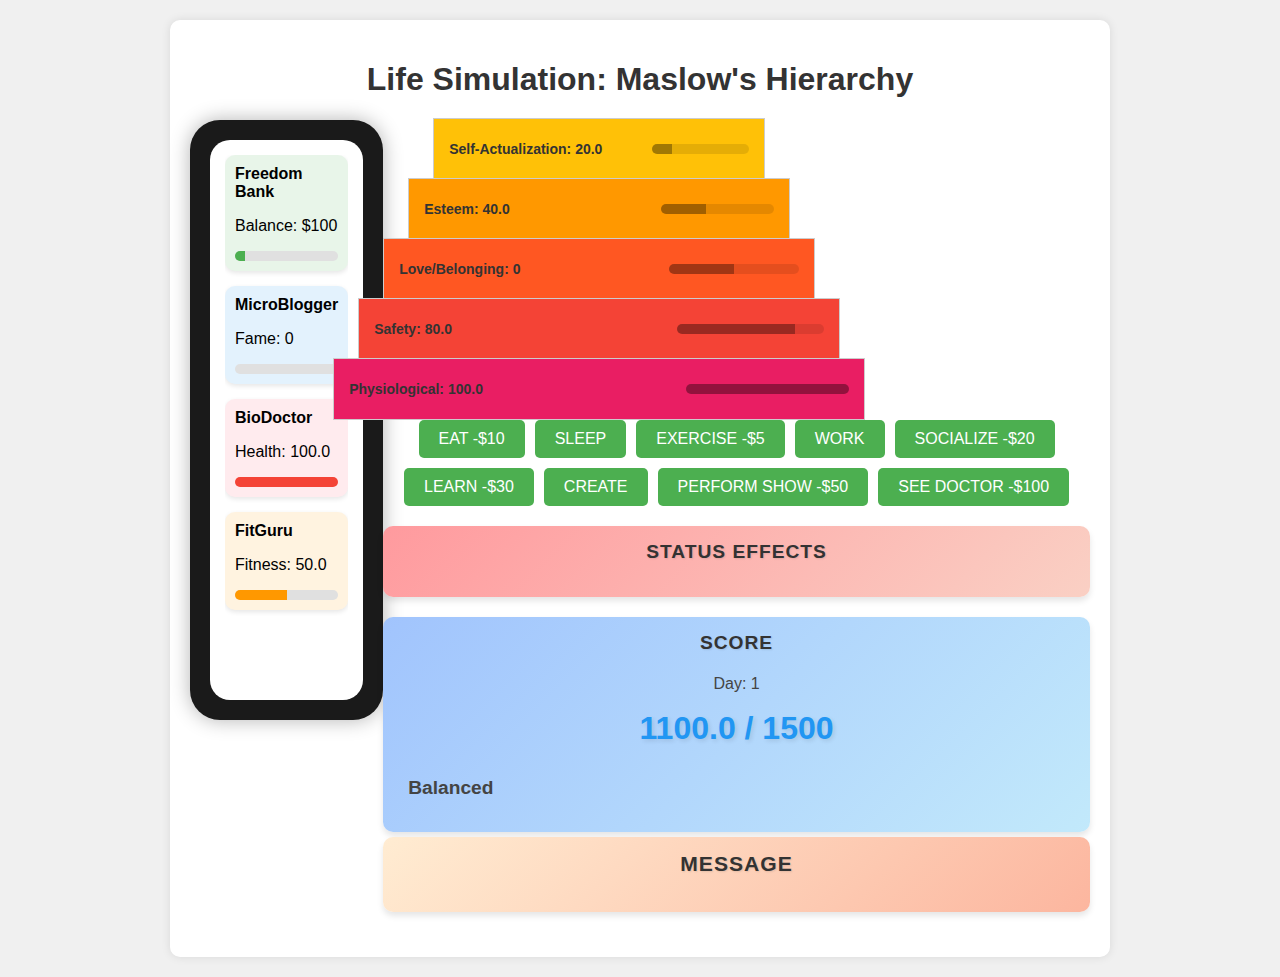
==== commit d8a09148: "Update index.html to V6" ====
--- a/index.html
+++ b/index.html
@@ -3,7 +3,7 @@
 <head>
     <meta charset="UTF-8">
     <meta name="viewport" content="width=device-width, initial-scale=1.0">
-    <title>Life Simulation: Maslow's Hierarchy V3</title>
+    <title>Life Simulation: Maslow's Hierarchy</title>
     <link rel="stylesheet" href="styles.css">
 </head>
 <body>
@@ -47,7 +47,7 @@
                     </div>
                 </div>
             </div>
-
+            <div id="game-content">
             <div id="needs-pyramid">
                 <div id="self-actualization" class="need-level">
                     <span class="need-label">Self-Actualization: <span class="need-value">0</span></span>
@@ -69,6 +69,8 @@
                     <span class="need-label">Physiological: <span class="need-value">0</span></span>
                     <div class="need-bar"><div class="need-fill"></div></div>
                 </div>
+                </div>
+                <div id="output-section">
                 <div id="actions">
     <button class="door-button" onclick="performAction('eat')">
         <span class="door-label">EAT</span>
@@ -119,6 +121,8 @@
     <h3>Message</h3>
     <!-- Message content -->
 </div>
+                    </div>
+                </div>
             </div>
         </div>
         
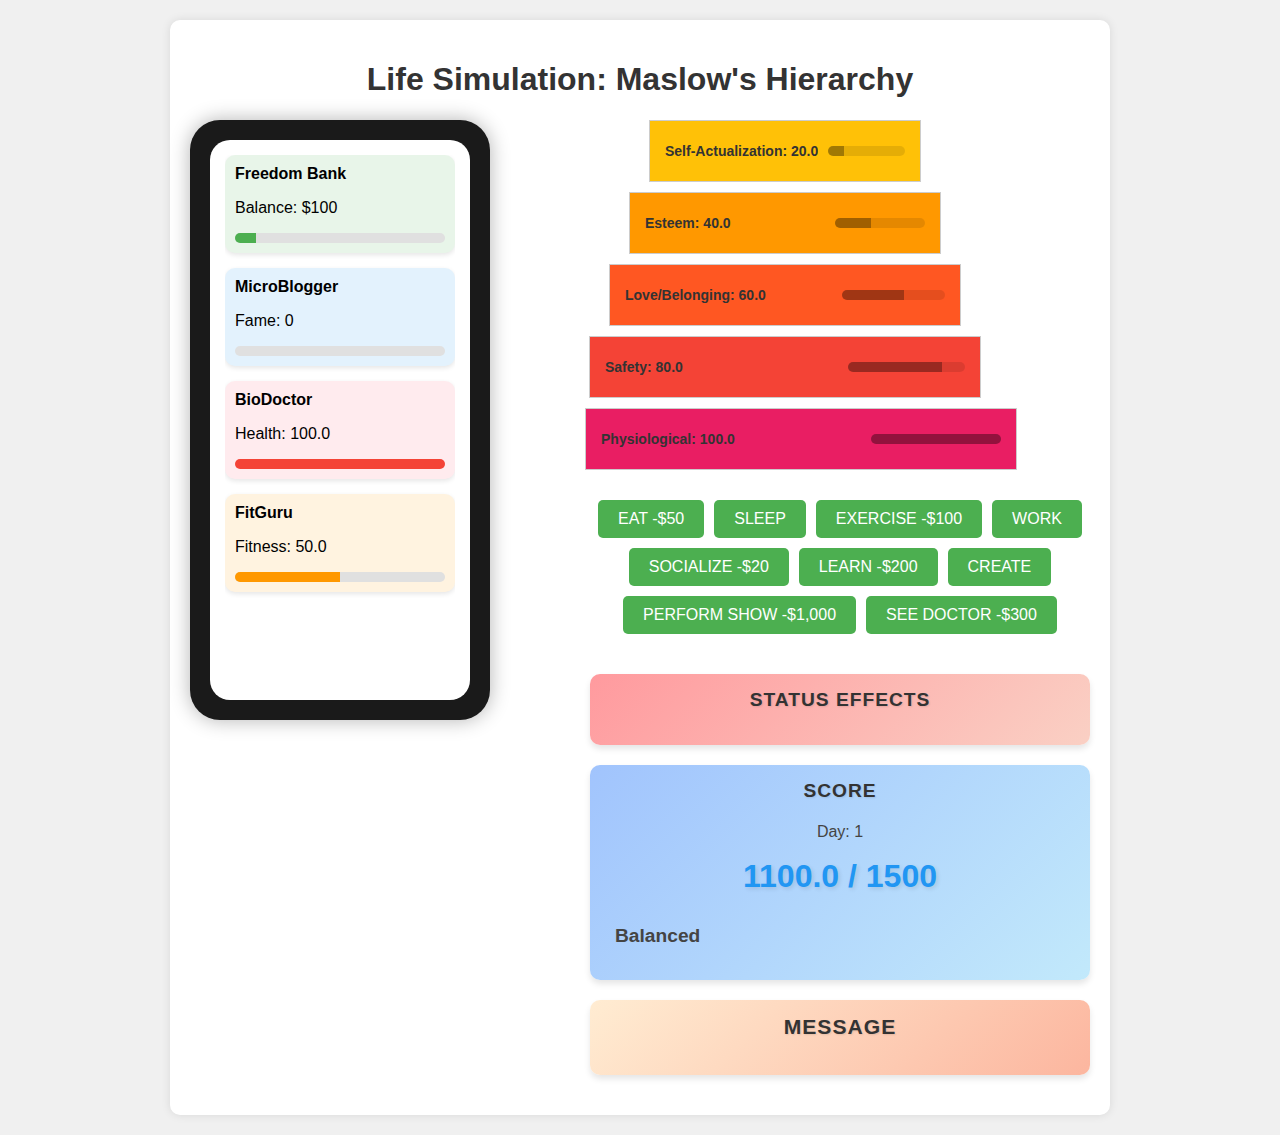
==== commit 81382009: "Update index.html" ====
--- a/index.html
+++ b/index.html
@@ -74,14 +74,14 @@
                 <div id="actions">
     <button class="door-button" onclick="performAction('eat')">
         <span class="door-label">EAT</span>
-        <span class="door-cost">-$10</span>
+        <span class="door-cost">-$50</span>
     </button>
     <button class="door-button" onclick="performAction('sleep')">
         <span class="door-label">SLEEP</span>
     </button>
     <button class="door-button" onclick="performAction('exercise')">
         <span class="door-label">EXERCISE</span>
-        <span class="door-cost">-$5</span>
+        <span class="door-cost">-$100</span>
     </button>
     <button class="door-button" onclick="performAction('work')">
         <span class="door-label">WORK</span>
@@ -92,18 +92,18 @@
     </button>
     <button class="door-button" onclick="performAction('learn')">
         <span class="door-label">LEARN</span>
-        <span class="door-cost">-$30</span>
+        <span class="door-cost">-$200</span>
     </button>
     <button class="door-button" onclick="performAction('create')">
         <span class="door-label">CREATE</span>
     </button>
     <button class="door-button" onclick="performAction('performShow')">
         <span class="door-label">PERFORM SHOW</span>
-        <span class="door-cost">-$50</span>
+        <span class="door-cost">-$1,000</span>
     </button>
     <button class="door-button" onclick="performAction('seeDoctor')">
         <span class="door-label">SEE DOCTOR</span>
-        <span class="door-cost">-$100</span>
+        <span class="door-cost">-$300</span>
     </button>
 </div>
 
--- a/styles.css
+++ b/styles.css
@@ -23,7 +23,7 @@
     display: flex;
     justify-content: space-between;
     align-items: flex-start;
-    gap: 0px;
+    gap: 20px;
     margin-bottom: 20px;
 }
 
@@ -36,6 +36,7 @@
     padding: 20px;
     box-shadow: 0 0 20px rgba(0,0,0,0.3);
     box-sizing: border-box;
+    flex-shrink: 0;
 }
 
 #phone-frame {
@@ -88,18 +89,25 @@
 #health-fill { background-color: #F44336; }
 #fitness-fill { background-color: #FF9800; }
 
+/* Game Content Styles */
+#game-content {
+    flex-grow: 1;
+    max-width: 500px;
+    display: flex;
+    flex-direction: column;
+}
+
 /* Needs Pyramid Styles */
 #needs-pyramid {
-    width: 500px;
-    height: 300px;
+    width: 80%;
+    height: auto;
     position: relative;
-    left: -50px;
+    margin-bottom: 20px;
+    left: -5px;
 }
 
 .need-level {
-    position: absolute;
-    left: 0;
-    right: 0;
+    position: relative;
     height: 60px;
     background-color: rgba(255, 255, 255, 0.8);
     border: 1px solid #ccc;
@@ -107,6 +115,7 @@
     align-items: center;
     padding: 0 15px;
     transition: all 0.3s ease;
+    margin-bottom: 10px;
 }
 
 .need-level:hover {
@@ -115,35 +124,34 @@
 }
 
 #self-actualization {
-    bottom: 240px;
     width: 60%;
-    left: 20%;
+    margin-left: auto;
+    margin-right: auto;
     background-color: #FFC107;
 }
 
 #esteem {
-    bottom: 180px;
     width: 70%;
-    left: 15%;
+    margin-left: auto;
+    margin-right: auto;
     background-color: #FF9800;
 }
 
 #love-belonging {
-    bottom: 120px;
     width: 80%;
-    left: 10%;
+    margin-left: auto;
+    margin-right: auto;
     background-color: #FF5722;
 }
 
 #safety {
-    bottom: 60px;
     width: 90%;
-    left: 5%;
+    margin-left: auto;
+    margin-right: auto;
     background-color: #F44336;
 }
 
 #physiological {
-    bottom: 0;
     width: 100%;
     background-color: #E91E63;
 }
@@ -307,8 +315,23 @@
     to { opacity: 1; }
 }
 
+/* Output Section */
+#output-section {
+    display: flex;
+    flex-direction: column;
+}
+
 /* Responsive design for smaller screens */
 @media (max-width: 768px) {
+    #main-display {
+        flex-direction: column;
+    }
+
+    #smartphone, #game-content {
+        width: 100%;
+        max-width: none;
+    }
+
     #status-effects, #score-display, #message {
         margin-top: 10px;
         padding: 10px;
@@ -321,7 +344,8 @@
     #score-display .life-status {
         font-size: 1em;
     }
-}
-#status-effects p, #score-display p, #message {
-    margin: 5px 0;
-}
+
+    #status-effects p, #score-display p, #message {
+        margin: 5px 0;
+    }
+}
